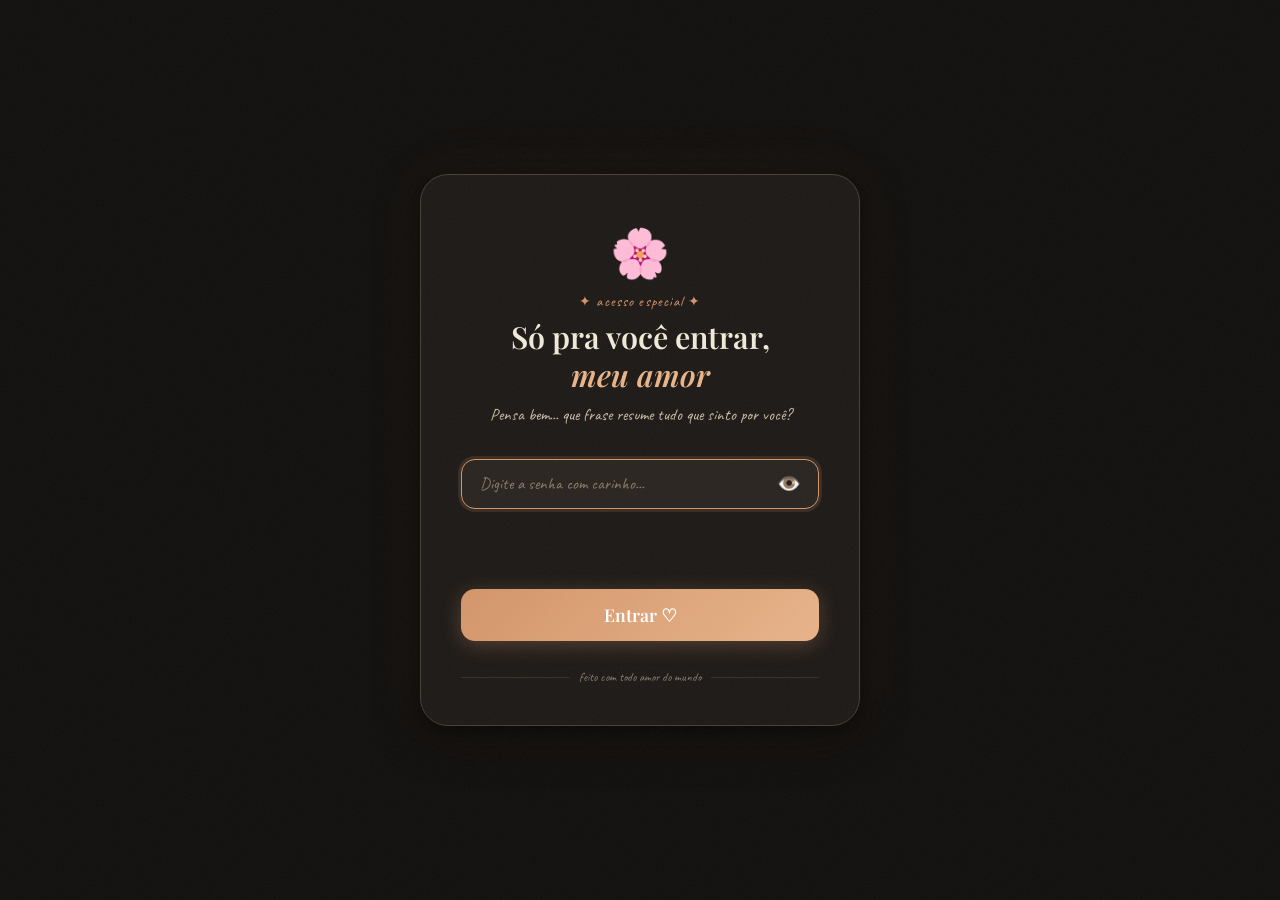
==== login.html @ 7538d8b2 "feat: login separado, mural de mensagens agrupado por dia e correcao de scroll" ====
<!DOCTYPE html>
<html lang="pt-BR">
<head>
  <meta charset="UTF-8" />
  <meta name="viewport" content="width=device-width, initial-scale=1.0" />
  <title>Acesso Especial ♡</title>
  <meta name="description" content="Acesso especial — só pra você entrar, meu amor." />
  <meta name="robots" content="noindex, nofollow" />
  <link rel="preconnect" href="https://fonts.googleapis.com" />
  <link rel="preconnect" href="https://fonts.gstatic.com" crossorigin />
  <link href="https://fonts.googleapis.com/css2?family=Playfair+Display:ital,wght@0,400;0,600;0,700;1,400;1,600&family=Lato:wght@300;400;700&family=Caveat:wght@400;600;700&display=swap" rel="stylesheet" />
  <link rel="stylesheet" href="login.css" />
</head>
<body>

<!-- Pétalas animadas -->
<canvas id="pw-petals" aria-hidden="true"></canvas>

<!-- Card de login -->
<div class="login-card" role="main">
  <span class="login-icon" aria-hidden="true">🌸</span>
  <p class="login-eyebrow">✦ acesso especial ✦</p>
  <h1 class="login-title">Só pra você entrar,<br/><em>meu amor</em></h1>
  <p class="login-hint">Pensa bem... que frase resume tudo que sinto por você?</p>

  <div class="input-wrap">
    <input
      type="password"
      id="pw-input"
      class="pw-input"
      placeholder="Digite a senha com carinho..."
      autocomplete="off"
      aria-label="Senha de acesso"
    />
    <button class="pw-toggle" id="pw-toggle" type="button" aria-label="Mostrar senha">👁️</button>
  </div>

  <p class="pw-error" id="pw-error" aria-live="polite"></p>
  <p class="pw-attempts" id="pw-attempts"></p>

  <button class="pw-btn" id="pw-submit" type="button">Entrar ♡</button>

  <div class="login-ornament">feito com todo amor do mundo</div>
</div>

<!-- Overlay de sucesso -->
<div class="success-overlay" id="success-overlay" aria-live="assertive">
  <span class="success-icon">💚</span>
  <p class="success-text">Bem-vinda, meu amor!</p>
  <p class="success-sub">Preparando o site especial para você... 🌸</p>
</div>

<script>
'use strict';

const PASSWORD = 'eu te amo formiguinha';

/* ─── PÉTALAS ──────────────────────────────────────────────── */
(function initPetals() {
  const canvas = document.getElementById('pw-petals');
  if (!canvas) return;
  const ctx = canvas.getContext('2d');

  function resize() {
    canvas.width  = window.innerWidth;
    canvas.height = window.innerHeight;
  }
  resize();
  window.addEventListener('resize', resize);

  const petals = Array.from({ length: 22 }, () => ({
    x:        Math.random() * window.innerWidth,
    y:        Math.random() * window.innerHeight - window.innerHeight,
    r:        Math.random() * 8 + 4,
    drift:    (Math.random() - .5) * .6,
    speed:    Math.random() * .6 + .3,
    rot:      Math.random() * Math.PI * 2,
    rotSpeed: (Math.random() - .5) * .04,
    alpha:    Math.random() * .4 + .25,
    color:    Math.random() > .5 ? '#f2d7d5' : '#b8e0cc',
  }));

  function draw() {
    ctx.clearRect(0, 0, canvas.width, canvas.height);
    petals.forEach(p => {
      p.y    += p.speed;
      p.x    += p.drift + Math.sin(p.y / 60) * .3;
      p.rot  += p.rotSpeed;
      if (p.y > canvas.height + 20) { p.y = -20; p.x = Math.random() * canvas.width; }
      ctx.save();
      ctx.translate(p.x, p.y);
      ctx.rotate(p.rot);
      ctx.globalAlpha = p.alpha;
      ctx.fillStyle = p.color;
      ctx.beginPath();
      ctx.ellipse(0, 0, p.r, p.r * 1.6, 0, 0, Math.PI * 2);
      ctx.fill();
      ctx.restore();
    });
    requestAnimationFrame(draw);
  }
  draw();
})();

/* ─── LOGIN ─────────────────────────────────────────────────── */
(function initLogin() {
  if (sessionStorage.getItem('auth_ok') === '1') {
    window.location.replace('index.html');
    return;
  }

  const input      = document.getElementById('pw-input');
  const submit     = document.getElementById('pw-submit');
  const toggle     = document.getElementById('pw-toggle');
  const errorEl    = document.getElementById('pw-error');
  const attemptsEl = document.getElementById('pw-attempts');
  const overlay    = document.getElementById('success-overlay');

  let attempts = 0;
  const MAX    = 5;
  let locked   = false;

  toggle.addEventListener('click', () => {
    input.type = input.type === 'password' ? 'text' : 'password';
    toggle.textContent = input.type === 'password' ? '👁️' : '🙈';
  });

  function attempt() {
    if (locked) return;
    const val = input.value.trim().toLowerCase();
    if (!val) { input.focus(); return; }

    if (val === PASSWORD) {
      sessionStorage.setItem('auth_ok', '1');
      errorEl.textContent    = '';
      attemptsEl.textContent = '';
      submit.disabled = true;
      input.disabled  = true;
      overlay.classList.add('show');
      setTimeout(() => window.location.replace('index.html'), 1800);

    } else {
      attempts++;
      input.value = '';
      input.classList.add('shake');
      setTimeout(() => input.classList.remove('shake'), 450);

      const remaining = MAX - attempts;

      if (remaining <= 0) {
        locked = true;
        errorEl.textContent    = '💔 Pensa com calma... você sabe!';
        errorEl.className      = 'pw-error';
        attemptsEl.textContent = 'Aguarde 10 segundos para tentar de novo.';
        submit.disabled = true;
        input.disabled  = true;

        let secs = 10;
        const interval = setInterval(() => {
          secs--;
          attemptsEl.textContent = `Tente novamente em ${secs}s...`;
          if (secs <= 0) {
            clearInterval(interval);
            locked = false;
            attempts = 0;
            submit.disabled = false;
            input.disabled  = false;
            errorEl.textContent    = '';
            attemptsEl.textContent = '';
            input.focus();
          }
        }, 1000);

      } else {
        errorEl.textContent    = '❌ Não é bem isso... pensa mais!';
        errorEl.className      = 'pw-error';
        attemptsEl.textContent = `${remaining} tentativa${remaining === 1 ? '' : 's'} restante${remaining === 1 ? '' : 's'}`;
      }
    }
  }

  submit.addEventListener('click', attempt);
  input.addEventListener('keydown', e => { if (e.key === 'Enter') attempt(); });
  input.focus();
})();
</script>
</body>
</html>
---- login.css ----
/* ================================================================
   LOGIN.CSS — Página de acesso especial
   ================================================================ */

/* ─── TOKENS ──────────────────────────────────────────────────── */
:root {
  --bg:           #12100e;
  --bg-card:      #1e1a17;
  --bg-input:     #2a2520;
  --border:       #3a3028;
  --border-light: #4a4035;
  --accent:       #d4956a;
  --accent-light: #e8b48a;
  --green:        #5a9e78;
  --green-light:  #7cc49a;
  --text-primary: #f0ead8;
  --text-sec:     #c8bca8;
  --text-muted:   #8a7d6a;
  --font-serif:   'Playfair Display', Georgia, serif;
  --font-sans:    'Lato', system-ui, sans-serif;
  --font-hand:    'Caveat', cursive;
  --shadow-lg:    0 12px 40px rgba(0,0,0,.55), 0 2px 8px rgba(0,0,0,.3);
  --ease-spring:  cubic-bezier(0.34, 1.56, 0.64, 1);
  --ease-out:     cubic-bezier(0.22, 1, 0.36, 1);
}

/* ─── RESET ───────────────────────────────────────────────────── */
*, *::before, *::after { box-sizing: border-box; margin: 0; padding: 0; }

body {
  font-family: var(--font-sans);
  background: var(--bg);
  color: var(--text-primary);
  min-height: 100vh;
  display: flex;
  align-items: center;
  justify-content: center;
  overflow: hidden;
}

/* Textura sutil */
body::before {
  content: '';
  position: fixed; inset: 0;
  background-image: url("data:image/svg+xml,%3Csvg xmlns='http://www.w3.org/2000/svg' width='300' height='300'%3E%3Cfilter id='n'%3E%3CfeTurbulence type='fractalNoise' baseFrequency='.65' numOctaves='4' stitchTiles='stitch'/%3E%3CfeColorMatrix type='saturate' values='0'/%3E%3C/filter%3E%3Crect width='300' height='300' filter='url(%23n)' opacity='.04'/%3E%3C/svg%3E");
  pointer-events: none; z-index: 9999;
}

/* ─── CANVAS PÉTALAS ──────────────────────────────────────────── */
#pw-petals {
  position: fixed; inset: 0;
  pointer-events: none; z-index: 0;
  width: 100%; height: 100%;
}

/* ─── CARD DE LOGIN ───────────────────────────────────────────── */
.login-card {
  position: relative; z-index: 10;
  background: var(--bg-card);
  border: 1px solid var(--border-light);
  border-radius: 28px;
  padding: 3rem 2.5rem 2.5rem;
  width: min(440px, calc(100vw - 2rem));
  box-shadow: var(--shadow-lg), 0 0 60px rgba(212,149,106,.08);
  text-align: center;
  animation: cardIn .8s var(--ease-out) both;
}

@keyframes cardIn {
  from { opacity: 0; transform: translateY(32px) scale(.97); }
  to   { opacity: 1; transform: translateY(0) scale(1); }
}

.login-icon {
  font-size: 3rem;
  display: block;
  margin-bottom: .6rem;
  animation: float 3s ease-in-out infinite;
}

@keyframes float {
  0%, 100% { transform: translateY(0); }
  50%       { transform: translateY(-8px); }
}

.login-eyebrow {
  font-family: var(--font-hand);
  font-size: .9rem;
  color: var(--accent);
  letter-spacing: .08em;
  margin-bottom: .5rem;
}

.login-title {
  font-family: var(--font-serif);
  font-size: 1.9rem;
  font-weight: 600;
  line-height: 1.25;
  color: var(--text-primary);
  margin-bottom: .5rem;
}

.login-title em {
  font-style: italic;
  color: var(--accent-light);
}

.login-hint {
  font-family: var(--font-hand);
  font-size: 1.05rem;
  color: var(--text-sec);
  margin-bottom: 2rem;
  line-height: 1.5;
}

/* ─── INPUT AREA ──────────────────────────────────────────────── */
.input-wrap {
  position: relative;
  margin-bottom: 1rem;
}

.pw-input {
  width: 100%;
  background: var(--bg-input);
  border: 1.5px solid var(--border-light);
  border-radius: 14px;
  color: var(--text-primary);
  font-family: var(--font-hand);
  font-size: 1.05rem;
  padding: .85rem 3rem .85rem 1.1rem;
  outline: none;
  transition: border-color .25s, box-shadow .25s;
}

.pw-input::placeholder { color: var(--text-muted); }

.pw-input:focus {
  border-color: var(--accent);
  box-shadow: 0 0 0 3px rgba(212,149,106,.15);
}

.pw-input.shake {
  animation: shake .45s var(--ease-spring);
  border-color: #c0614a;
}

@keyframes shake {
  0%,100% { transform: translateX(0); }
  20%     { transform: translateX(-8px); }
  40%     { transform: translateX(8px); }
  60%     { transform: translateX(-5px); }
  80%     { transform: translateX(5px); }
}

.pw-toggle {
  position: absolute; right: .9rem; top: 50%;
  transform: translateY(-50%);
  background: none; border: none;
  cursor: pointer; font-size: 1.2rem;
  color: var(--text-muted);
  transition: color .2s;
  padding: .2rem;
}

.pw-toggle:hover { color: var(--accent); }

/* ─── FEEDBACK ────────────────────────────────────────────────── */
.pw-error {
  font-family: var(--font-hand);
  font-size: .95rem;
  min-height: 1.4em;
  margin-bottom: .5rem;
  color: #c0614a;
  transition: opacity .2s;
}

.pw-error.success { color: var(--green-light); }

.pw-attempts {
  font-family: var(--font-sans);
  font-size: .8rem;
  color: var(--text-muted);
  min-height: 1.2em;
  margin-bottom: 1.2rem;
}

/* ─── BOTÃO ───────────────────────────────────────────────────── */
.pw-btn {
  width: 100%;
  background: linear-gradient(135deg, var(--accent), var(--accent-light));
  color: #fff;
  border: none;
  border-radius: 14px;
  padding: .9rem 1.5rem;
  font-family: var(--font-serif);
  font-size: 1.1rem;
  font-weight: 600;
  cursor: pointer;
  transition: opacity .25s, transform .2s var(--ease-spring), box-shadow .25s;
  box-shadow: 0 4px 20px rgba(212,149,106,.3);
}

.pw-btn:hover:not(:disabled) {
  transform: translateY(-2px);
  box-shadow: 0 8px 28px rgba(212,149,106,.45);
}

.pw-btn:active:not(:disabled) { transform: translateY(0); }

.pw-btn:disabled {
  opacity: .5;
  cursor: not-allowed;
  transform: none;
}

/* ─── ORNAMENTO ───────────────────────────────────────────────── */
.login-ornament {
  margin-top: 1.8rem;
  display: flex;
  align-items: center;
  gap: .6rem;
  color: var(--text-muted);
  font-size: .78rem;
  font-family: var(--font-hand);
}

.login-ornament::before,
.login-ornament::after {
  content: '';
  flex: 1;
  height: 1px;
  background: var(--border);
}

/* ─── OVERLAY DE SUCESSO ──────────────────────────────────────── */
.success-overlay {
  position: fixed; inset: 0;
  background: var(--bg);
  z-index: 10000;
  display: flex;
  flex-direction: column;
  align-items: center;
  justify-content: center;
  gap: 1rem;
  opacity: 0;
  pointer-events: none;
  transition: opacity .5s ease;
}

.success-overlay.show {
  opacity: 1;
  pointer-events: all;
}

.success-overlay .success-icon {
  font-size: 4rem;
  animation: popIn .6s var(--ease-spring);
}

.success-overlay .success-text {
  font-family: var(--font-serif);
  font-size: 1.8rem;
  color: var(--green-light);
  font-style: italic;
}

.success-overlay .success-sub {
  font-family: var(--font-hand);
  font-size: 1.1rem;
  color: var(--text-sec);
}

@keyframes popIn {
  0%   { transform: scale(0) rotate(-30deg); }
  70%  { transform: scale(1.3) rotate(5deg); }
  100% { transform: scale(1) rotate(0); }
}

/* ─── RESPONSIVE ──────────────────────────────────────────────── */
@media (max-width: 480px) {
  .login-card {
    padding: 2.2rem 1.4rem 2rem;
    border-radius: 20px;
  }

  .login-title { font-size: 1.6rem; }
  .login-icon  { font-size: 2.4rem; }
}
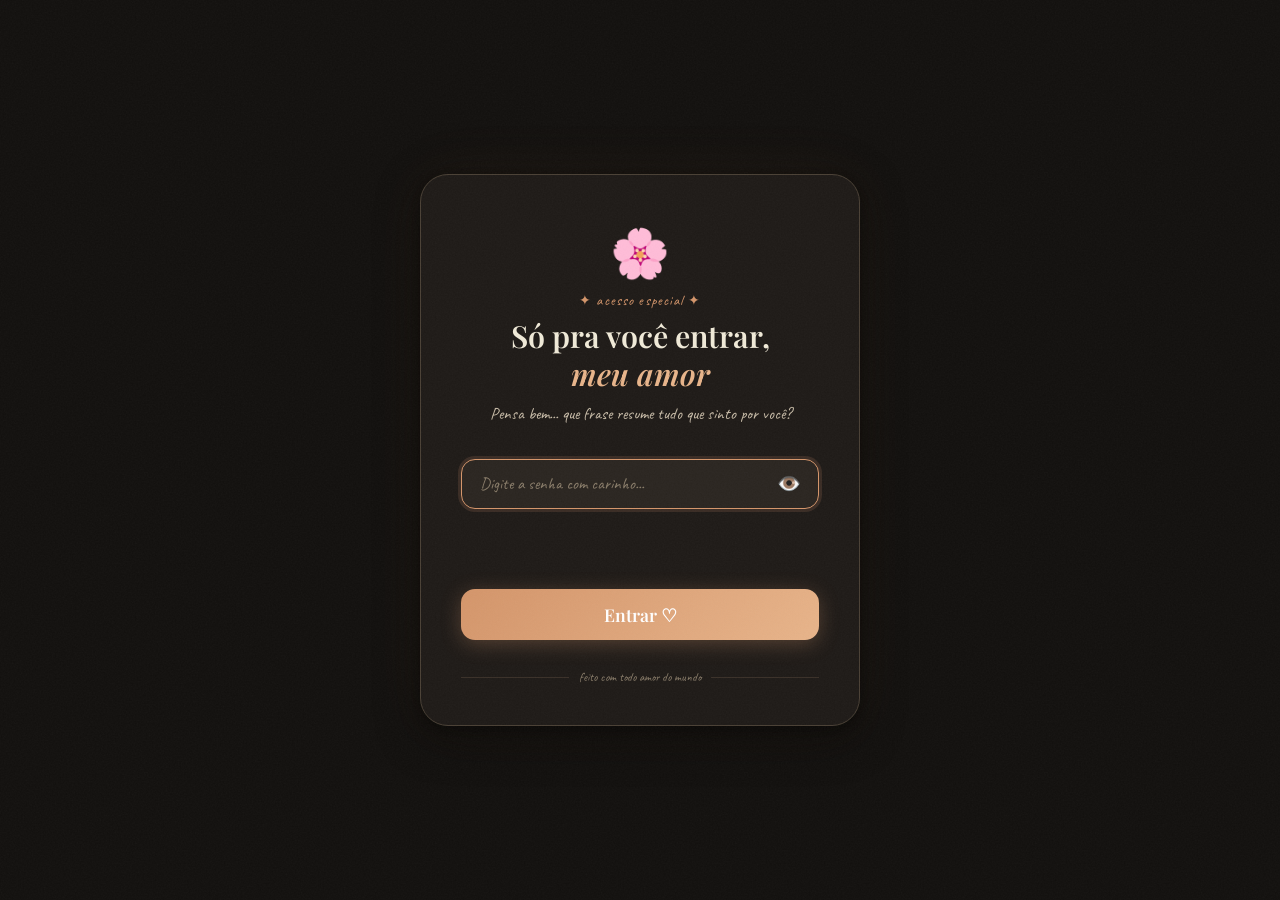
==== commit 52f5164b: "fix(quality): enhance mobile form handling, add visibilityState pause to login canvas, and optimize " ====
--- a/login.html
+++ b/login.html
@@ -23,22 +23,24 @@
   <h1 class="login-title">Só pra você entrar,<br/><em>meu amor</em></h1>
   <p class="login-hint">Pensa bem... que frase resume tudo que sinto por você?</p>
 
-  <div class="input-wrap">
-    <input
-      type="password"
-      id="pw-input"
-      class="pw-input"
-      placeholder="Digite a senha com carinho..."
-      autocomplete="off"
-      aria-label="Senha de acesso"
-    />
-    <button class="pw-toggle" id="pw-toggle" type="button" aria-label="Mostrar senha">👁️</button>
-  </div>
-
-  <p class="pw-error" id="pw-error" aria-live="polite"></p>
-  <p class="pw-attempts" id="pw-attempts"></p>
-
-  <button class="pw-btn" id="pw-submit" type="button">Entrar ♡</button>
+  <form id="login-form" class="login-form" onsubmit="return false;">
+    <div class="input-wrap">
+      <input
+        type="password"
+        id="pw-input"
+        class="pw-input"
+        placeholder="Digite a senha com carinho..."
+        autocomplete="off"
+        aria-label="Senha de acesso"
+      />
+      <button class="pw-toggle" id="pw-toggle" type="button" aria-label="Mostrar senha">👁️</button>
+    </div>
+
+    <p class="pw-error" id="pw-error" aria-live="polite"></p>
+    <p class="pw-attempts" id="pw-attempts"></p>
+
+    <button class="pw-btn" id="pw-submit" type="submit">Entrar ♡</button>
+  </form>
 
   <div class="login-ornament">feito com todo amor do mundo</div>
 </div>
@@ -55,7 +57,7 @@
 
 const PASSWORD = 'eu te amo formiguinha';
 
-/* ─── PÉTALAS ──────────────────────────────────────────────── */
+/* ─── PÉTALAS (COM SUPORTE A VISIBILITYSTATE) ─────────────────── */
 (function initPetals() {
   const canvas = document.getElementById('pw-petals');
   if (!canvas) return;
@@ -80,6 +82,7 @@
     color:    Math.random() > .5 ? '#f2d7d5' : '#b8e0cc',
   }));
 
+  let rafId = null;
   function draw() {
     ctx.clearRect(0, 0, canvas.width, canvas.height);
     petals.forEach(p => {
@@ -97,9 +100,18 @@
       ctx.fill();
       ctx.restore();
     });
-    requestAnimationFrame(draw);
-  }
-  draw();
+    rafId = requestAnimationFrame(draw);
+  }
+  rafId = requestAnimationFrame(draw);
+
+  /* Pausa loop quando aba fica oculta — poupa bateria e CPU no mobile */
+  document.addEventListener('visibilitychange', () => {
+    if (document.hidden) {
+      if (rafId) cancelAnimationFrame(rafId);
+    } else {
+      rafId = requestAnimationFrame(draw);
+    }
+  });
 })();
 
 /* ─── LOGIN ─────────────────────────────────────────────────── */
@@ -179,6 +191,13 @@
     }
   }
 
+  const form = document.getElementById('login-form');
+  if (form) {
+    form.addEventListener('submit', e => {
+      e.preventDefault();
+      attempt();
+    });
+  }
   submit.addEventListener('click', attempt);
   input.addEventListener('keydown', e => { if (e.key === 'Enter') attempt(); });
   input.focus();
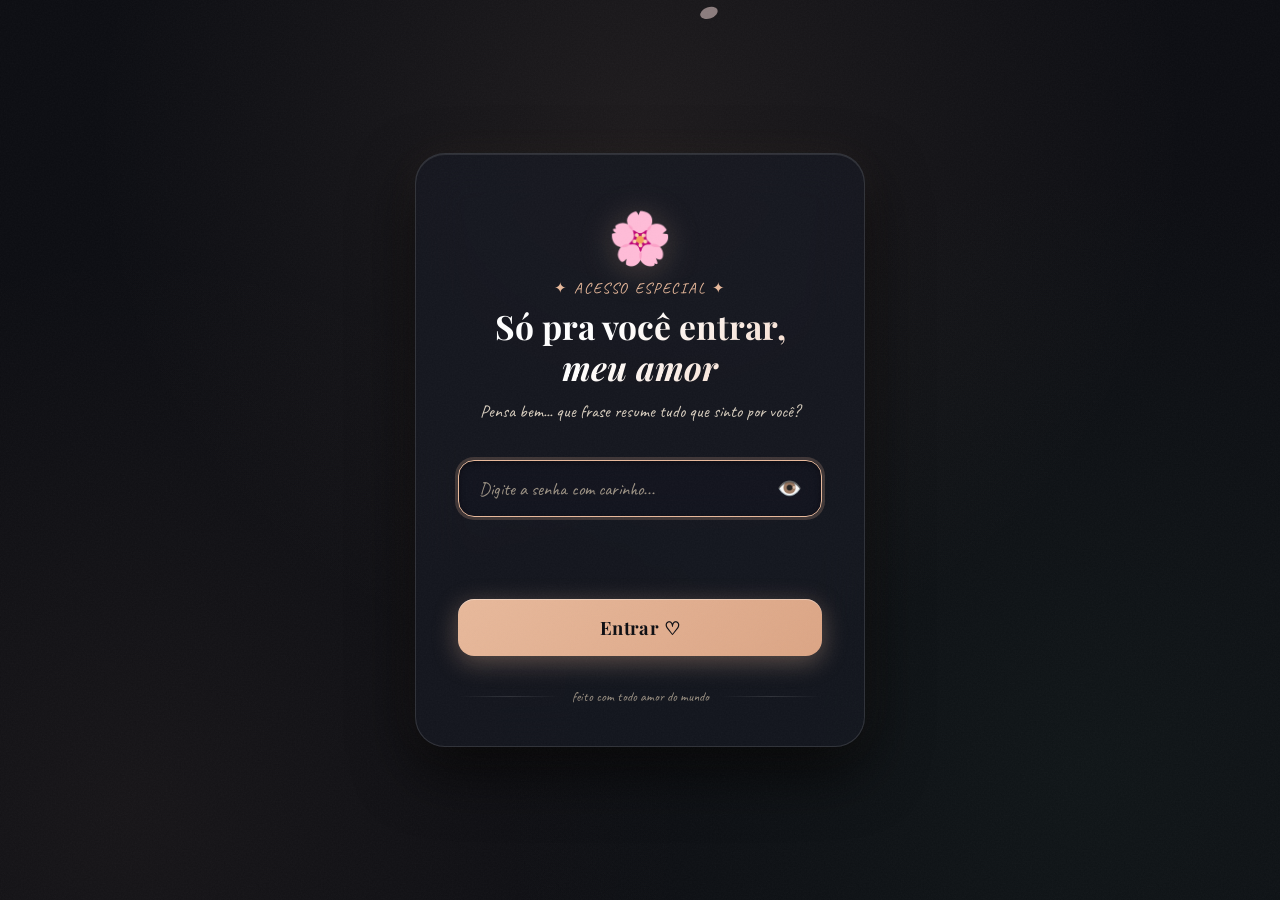
==== commit a93111fd: "feat(ui): elevate visual design to Midnight Glass & Velvet Romance theme with modern tokens and tact" ====
--- a/login.html
+++ b/login.html
@@ -9,7 +9,7 @@
   <link rel="preconnect" href="https://fonts.googleapis.com" />
   <link rel="preconnect" href="https://fonts.gstatic.com" crossorigin />
   <link href="https://fonts.googleapis.com/css2?family=Playfair+Display:ital,wght@0,400;0,600;0,700;1,400;1,600&family=Lato:wght@300;400;700&family=Caveat:wght@400;600;700&display=swap" rel="stylesheet" />
-  <link rel="stylesheet" href="login.css" />
+  <link rel="stylesheet" href="login.css?v=4.0" />
 </head>
 <body>
 
--- a/login.css
+++ b/login.css
@@ -1,25 +1,37 @@
 /* ================================================================
-   LOGIN.CSS — Página de acesso especial
+   LOGIN.CSS — Midnight Glass & Velvet Romance
    ================================================================ */
 
 /* ─── TOKENS ──────────────────────────────────────────────────── */
 :root {
-  --bg:           #12100e;
-  --bg-card:      #1e1a17;
-  --bg-input:     #2a2520;
-  --border:       #3a3028;
-  --border-light: #4a4035;
-  --accent:       #d4956a;
-  --accent-light: #e8b48a;
-  --green:        #5a9e78;
-  --green-light:  #7cc49a;
-  --text-primary: #f0ead8;
-  --text-sec:     #c8bca8;
-  --text-muted:   #8a7d6a;
+  /* Fundo Obsidian Profundo */
+  --bg:           #0c0d12;
+  --bg-deep:      #08090c;
+  --bg-card:      rgba(22, 24, 34, 0.72);
+  --bg-input:     rgba(15, 17, 25, 0.85);
+  --border:       rgba(255, 255, 255, 0.08);
+  --border-light: rgba(255, 255, 255, 0.12);
+
+  /* Acento Rosé Champanhe acetinado */
+  --accent:       #e8b99b;
+  --accent-light: #f5d4c1;
+  --accent-deep:  #dca585;
+  --accent-faint: rgba(232, 185, 155, 0.12);
+
+  /* Verde Esmeralda elegante */
+  --green:        #489973;
+  --green-light:  #6bc99c;
+
+  /* Textos com alto contraste */
+  --text-primary: #f8f6f0;
+  --text-sec:     #d8cebf;
+  --text-muted:   #9c9284;
+
   --font-serif:   'Playfair Display', Georgia, serif;
   --font-sans:    'Lato', system-ui, sans-serif;
   --font-hand:    'Caveat', cursive;
-  --shadow-lg:    0 12px 40px rgba(0,0,0,.55), 0 2px 8px rgba(0,0,0,.3);
+
+  --shadow-lg:    0 24px 60px rgba(0, 0, 0, 0.75), 0 0 40px rgba(232, 185, 155, 0.07);
   --ease-spring:  cubic-bezier(0.34, 1.56, 0.64, 1);
   --ease-out:     cubic-bezier(0.22, 1, 0.36, 1);
 }
@@ -30,6 +42,11 @@
 body {
   font-family: var(--font-sans);
   background: var(--bg);
+  background-image: 
+    radial-gradient(circle at 50% 15%, rgba(232, 185, 155, 0.08) 0%, transparent 55%),
+    radial-gradient(circle at 85% 85%, rgba(72, 153, 115, 0.06) 0%, transparent 45%),
+    radial-gradient(circle at 10% 90%, rgba(220, 165, 133, 0.05) 0%, transparent 40%);
+  background-attachment: fixed;
   color: var(--text-primary);
   min-height: 100vh;
   display: flex;
@@ -38,11 +55,11 @@
   overflow: hidden;
 }
 
-/* Textura sutil */
+/* Textura sutil aveludada */
 body::before {
   content: '';
   position: fixed; inset: 0;
-  background-image: url("data:image/svg+xml,%3Csvg xmlns='http://www.w3.org/2000/svg' width='300' height='300'%3E%3Cfilter id='n'%3E%3CfeTurbulence type='fractalNoise' baseFrequency='.65' numOctaves='4' stitchTiles='stitch'/%3E%3CfeColorMatrix type='saturate' values='0'/%3E%3C/filter%3E%3Crect width='300' height='300' filter='url(%23n)' opacity='.04'/%3E%3C/svg%3E");
+  background-image: url("data:image/svg+xml,%3Csvg xmlns='http://www.w3.org/2000/svg' width='300' height='300'%3E%3Cfilter id='n'%3E%3CfeTurbulence type='fractalNoise' baseFrequency='.65' numOctaves='4' stitchTiles='stitch'/%3E%3CfeColorMatrix type='saturate' values='0'/%3E%3C/filter%3E%3Crect width='300' height='300' filter='url(%23n)' opacity='.035'/%3E%3C/svg%3E");
   pointer-events: none; z-index: 9999;
 }
 
@@ -53,51 +70,57 @@
   width: 100%; height: 100%;
 }
 
-/* ─── CARD DE LOGIN ───────────────────────────────────────────── */
+/* ─── CARD DE LOGIN (MIDNIGHT GLASS) ─────────────────────────── */
 .login-card {
   position: relative; z-index: 10;
   background: var(--bg-card);
+  backdrop-filter: blur(24px);
+  -webkit-backdrop-filter: blur(24px);
   border: 1px solid var(--border-light);
-  border-radius: 28px;
-  padding: 3rem 2.5rem 2.5rem;
-  width: min(440px, calc(100vw - 2rem));
-  box-shadow: var(--shadow-lg), 0 0 60px rgba(212,149,106,.08);
+  border-radius: 30px;
+  padding: 3.2rem 2.6rem 2.6rem;
+  width: min(450px, calc(100vw - 2rem));
+  box-shadow: var(--shadow-lg), inset 0 1px 0 rgba(255, 255, 255, 0.1);
   text-align: center;
-  animation: cardIn .8s var(--ease-out) both;
+  animation: cardIn .85s var(--ease-out) both;
 }
 
 @keyframes cardIn {
-  from { opacity: 0; transform: translateY(32px) scale(.97); }
+  from { opacity: 0; transform: translateY(30px) scale(.97); }
   to   { opacity: 1; transform: translateY(0) scale(1); }
 }
 
 .login-icon {
-  font-size: 3rem;
+  font-size: 3.2rem;
   display: block;
   margin-bottom: .6rem;
-  animation: float 3s ease-in-out infinite;
+  animation: float 3.5s ease-in-out infinite;
+  filter: drop-shadow(0 4px 16px rgba(232, 185, 155, 0.25));
 }
 
 @keyframes float {
-  0%, 100% { transform: translateY(0); }
-  50%       { transform: translateY(-8px); }
+  0%, 100% { transform: translateY(0) rotate(0deg); }
+  50%       { transform: translateY(-8px) rotate(4deg); }
 }
 
 .login-eyebrow {
   font-family: var(--font-hand);
-  font-size: .9rem;
+  font-size: .95rem;
   color: var(--accent);
-  letter-spacing: .08em;
+  letter-spacing: .12em;
+  text-transform: uppercase;
   margin-bottom: .5rem;
 }
 
 .login-title {
   font-family: var(--font-serif);
-  font-size: 1.9rem;
-  font-weight: 600;
-  line-height: 1.25;
-  color: var(--text-primary);
-  margin-bottom: .5rem;
+  font-size: 2.1rem;
+  font-weight: 700;
+  line-height: 1.22;
+  margin-bottom: .6rem;
+  background: linear-gradient(135deg, #ffffff 40%, var(--accent-light) 100%);
+  -webkit-background-clip: text;
+  -webkit-text-fill-color: transparent;
 }
 
 .login-title em {
@@ -107,13 +130,18 @@
 
 .login-hint {
   font-family: var(--font-hand);
-  font-size: 1.05rem;
+  font-size: 1.1rem;
   color: var(--text-sec);
-  margin-bottom: 2rem;
-  line-height: 1.5;
-}
-
-/* ─── INPUT AREA ──────────────────────────────────────────────── */
+  margin-bottom: 2.2rem;
+  line-height: 1.55;
+}
+
+/* ─── FORM & INPUT AREA ───────────────────────────────────────── */
+.login-form {
+  display: flex;
+  flex-direction: column;
+}
+
 .input-wrap {
   position: relative;
   margin-bottom: 1rem;
@@ -122,26 +150,32 @@
 .pw-input {
   width: 100%;
   background: var(--bg-input);
+  backdrop-filter: blur(12px);
   border: 1.5px solid var(--border-light);
-  border-radius: 14px;
+  border-radius: 16px;
   color: var(--text-primary);
   font-family: var(--font-hand);
-  font-size: 1.05rem;
-  padding: .85rem 3rem .85rem 1.1rem;
+  font-size: 1.15rem;
+  padding: .95rem 3.2rem .95rem 1.3rem;
   outline: none;
-  transition: border-color .25s, box-shadow .25s;
-}
-
-.pw-input::placeholder { color: var(--text-muted); }
+  transition: border-color .25s, box-shadow .25s, background .25s;
+  box-shadow: inset 0 2px 6px rgba(0, 0, 0, .35);
+}
+
+.pw-input::placeholder {
+  color: var(--text-muted);
+  font-family: var(--font-hand);
+}
 
 .pw-input:focus {
   border-color: var(--accent);
-  box-shadow: 0 0 0 3px rgba(212,149,106,.15);
+  box-shadow: 0 0 0 3px rgba(232, 185, 155, 0.2), inset 0 2px 6px rgba(0, 0, 0, .4);
+  background: rgba(18, 20, 30, 0.95);
 }
 
 .pw-input.shake {
   animation: shake .45s var(--ease-spring);
-  border-color: #c0614a;
+  border-color: #d9756c;
 }
 
 @keyframes shake {
@@ -153,24 +187,28 @@
 }
 
 .pw-toggle {
-  position: absolute; right: .9rem; top: 50%;
+  position: absolute; right: 1rem; top: 50%;
   transform: translateY(-50%);
   background: none; border: none;
-  cursor: pointer; font-size: 1.2rem;
+  cursor: pointer; font-size: 1.25rem;
   color: var(--text-muted);
-  transition: color .2s;
-  padding: .2rem;
-}
-
-.pw-toggle:hover { color: var(--accent); }
+  transition: color .2s, transform .2s var(--ease-spring);
+  padding: .3rem;
+  -webkit-tap-highlight-color: transparent;
+}
+
+.pw-toggle:hover {
+  color: var(--accent-light);
+  transform: translateY(-50%) scale(1.15);
+}
 
 /* ─── FEEDBACK ────────────────────────────────────────────────── */
 .pw-error {
   font-family: var(--font-hand);
-  font-size: .95rem;
+  font-size: 1rem;
   min-height: 1.4em;
   margin-bottom: .5rem;
-  color: #c0614a;
+  color: #e58a7e;
   transition: opacity .2s;
 }
 
@@ -178,34 +216,39 @@
 
 .pw-attempts {
   font-family: var(--font-sans);
-  font-size: .8rem;
+  font-size: .85rem;
   color: var(--text-muted);
   min-height: 1.2em;
   margin-bottom: 1.2rem;
 }
 
-/* ─── BOTÃO ───────────────────────────────────────────────────── */
+/* ─── BOTÃO TÁCTIL LUXO ───────────────────────────────────────── */
 .pw-btn {
   width: 100%;
-  background: linear-gradient(135deg, var(--accent), var(--accent-light));
-  color: #fff;
+  background: linear-gradient(135deg, #e8b99b 0%, #dca585 100%);
+  color: #0c0d12;
   border: none;
-  border-radius: 14px;
-  padding: .9rem 1.5rem;
+  border-radius: 16px;
+  padding: 1rem 1.5rem;
   font-family: var(--font-serif);
-  font-size: 1.1rem;
-  font-weight: 600;
+  font-size: 1.15rem;
+  font-weight: 700;
   cursor: pointer;
-  transition: opacity .25s, transform .2s var(--ease-spring), box-shadow .25s;
-  box-shadow: 0 4px 20px rgba(212,149,106,.3);
+  letter-spacing: .4px;
+  transition: opacity .25s, transform .2s var(--ease-spring), box-shadow .25s, filter .2s;
+  box-shadow: 0 6px 24px rgba(232, 185, 155, 0.35), inset 0 1px 0 rgba(255, 255, 255, 0.35);
+  -webkit-tap-highlight-color: transparent;
 }
 
 .pw-btn:hover:not(:disabled) {
-  transform: translateY(-2px);
-  box-shadow: 0 8px 28px rgba(212,149,106,.45);
-}
-
-.pw-btn:active:not(:disabled) { transform: translateY(0); }
+  transform: translateY(-2px) scale(1.01);
+  box-shadow: 0 10px 32px rgba(232, 185, 155, 0.5), inset 0 1px 0 rgba(255, 255, 255, 0.45);
+  filter: brightness(1.05);
+}
+
+.pw-btn:active:not(:disabled) {
+  transform: translateY(1px) scale(.98);
+}
 
 .pw-btn:disabled {
   opacity: .5;
@@ -215,12 +258,12 @@
 
 /* ─── ORNAMENTO ───────────────────────────────────────────────── */
 .login-ornament {
-  margin-top: 1.8rem;
+  margin-top: 2rem;
   display: flex;
   align-items: center;
-  gap: .6rem;
+  gap: .75rem;
   color: var(--text-muted);
-  font-size: .78rem;
+  font-size: .85rem;
   font-family: var(--font-hand);
 }
 
@@ -229,19 +272,21 @@
   content: '';
   flex: 1;
   height: 1px;
-  background: var(--border);
+  background: linear-gradient(to right, transparent, var(--border-light), transparent);
 }
 
 /* ─── OVERLAY DE SUCESSO ──────────────────────────────────────── */
 .success-overlay {
   position: fixed; inset: 0;
-  background: var(--bg);
+  background: rgba(12, 13, 18, 0.94);
+  backdrop-filter: blur(20px);
+  -webkit-backdrop-filter: blur(20px);
   z-index: 10000;
   display: flex;
   flex-direction: column;
   align-items: center;
   justify-content: center;
-  gap: 1rem;
+  gap: 1.2rem;
   opacity: 0;
   pointer-events: none;
   transition: opacity .5s ease;
@@ -253,36 +298,39 @@
 }
 
 .success-overlay .success-icon {
-  font-size: 4rem;
-  animation: popIn .6s var(--ease-spring);
+  font-size: 4.5rem;
+  animation: popIn .65s var(--ease-spring);
+  filter: drop-shadow(0 0 30px rgba(107, 201, 156, 0.5));
 }
 
 .success-overlay .success-text {
   font-family: var(--font-serif);
-  font-size: 1.8rem;
+  font-size: 2.1rem;
   color: var(--green-light);
   font-style: italic;
+  font-weight: 700;
+  letter-spacing: -.5px;
 }
 
 .success-overlay .success-sub {
   font-family: var(--font-hand);
-  font-size: 1.1rem;
+  font-size: 1.2rem;
   color: var(--text-sec);
 }
 
 @keyframes popIn {
   0%   { transform: scale(0) rotate(-30deg); }
-  70%  { transform: scale(1.3) rotate(5deg); }
+  70%  { transform: scale(1.25) rotate(4deg); }
   100% { transform: scale(1) rotate(0); }
 }
 
 /* ─── RESPONSIVE ──────────────────────────────────────────────── */
 @media (max-width: 480px) {
   .login-card {
-    padding: 2.2rem 1.4rem 2rem;
-    border-radius: 20px;
+    padding: 2.4rem 1.6rem 2.2rem;
+    border-radius: 24px;
   }
 
-  .login-title { font-size: 1.6rem; }
-  .login-icon  { font-size: 2.4rem; }
-}
+  .login-title { font-size: 1.75rem; }
+  .login-icon  { font-size: 2.6rem; }
+}
